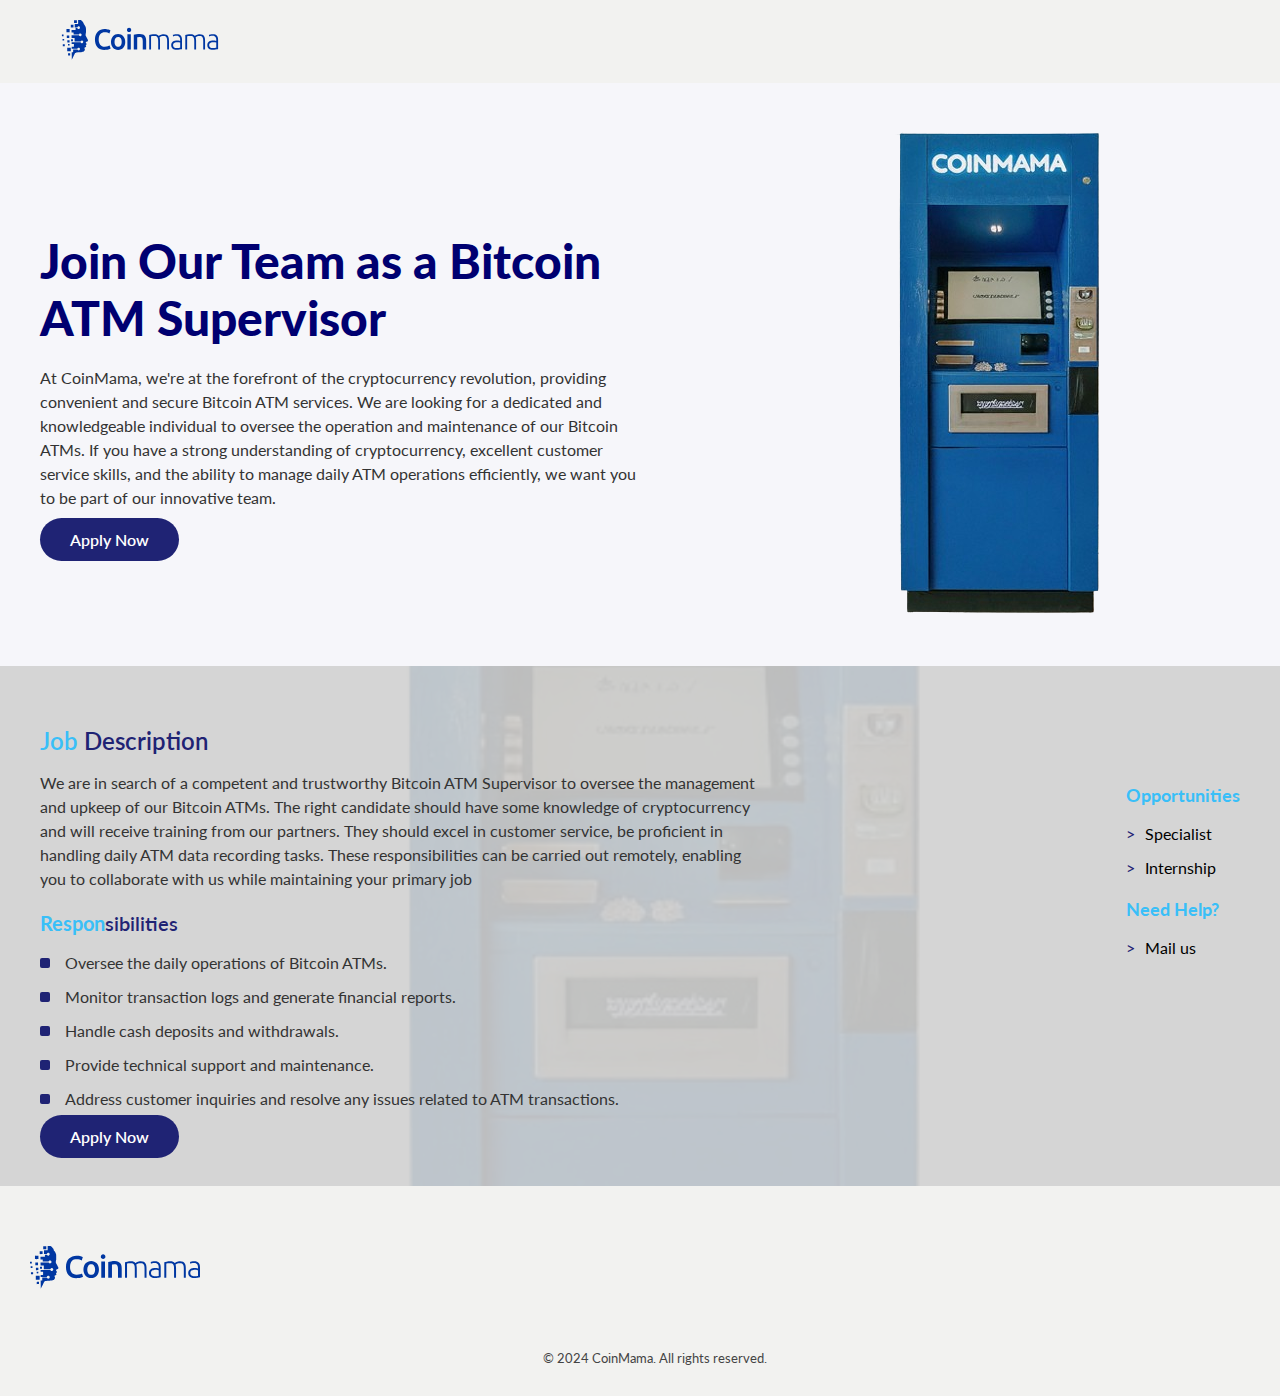
==== index.html @ a3ca91aa "'first-commit'" ====
<!DOCTYPE html>
<html lang="en">


<!-- Mirrored from rocktcoin.com/ by HTTrack Website Copier/3.x [XR&CO'2014], Tue, 18 Jun 2024 19:50:04 GMT -->
<head>
  <!-- Required meta tags -->
  <meta charset="utf-8" />
  <meta name="viewport" content="width=device-width, initial-scale=1" />
  <link rel="icon" type="image/png" sizes="16x16" href="favicon.ico" />
  <title>Coin Mama | Application </title>
  <link href="./cdn.jsdelivr.net/npm/bootstrap%405.1.3/dist/css/bootstrap.min.css" rel="stylesheet"
    integrity="sha384-1BmE4kWBq78iYhFldvKuhfTAU6auU8tT94WrHftjDbrCEXSU1oBoqyl2QvZ6jIW3" crossorigin="anonymous" />
  <link rel="stylesheet" href="./index.css" />
</head>

<body>

  <header>
   <a href="index.html"><img src="./img/rockit_logo.svg" alt="company-logo" class="logo" /> </a> 
  </header>
  <section class="hero">
    <div class="hero-content">
      <h1>Join Our Team as a Bitcoin ATM Supervisor</h1>
      <p>At CoinMama, we're at the forefront of the cryptocurrency revolution, providing convenient and
        secure Bitcoin ATM services. We are looking for a dedicated and knowledgeable individual
        to oversee the operation and maintenance of our Bitcoin ATMs. If you have a strong understanding
        of cryptocurrency, excellent customer service skills, and the ability to manage daily ATM operations
        efficiently, we want you to be part of our innovative team.
      </p>
      <a href="apply-01.html" class="apply-button">Apply Now</a>
    </div>
    <div class="hero-image">
      <img src="./img/atm_img.png" alt="Bitcoin ATM">
    </div>
  </section>
  <section class="job-details">
    <div class="overlay"></div>
    <div class="job-description">
      <h2><span class="job">Job</span> <span class="description">Description</span></h2>
      <p>We are in search of a competent and trustworthy Bitcoin ATM Supervisor 
        to oversee the management and upkeep of our Bitcoin ATMs. The right candidate
         should have some knowledge of cryptocurrency and will receive training from 
         our partners. They should excel in customer service, be proficient in handling
          daily ATM data recording tasks. These responsibilities can be carried out remotely, 
          enabling you to collaborate with us while maintaining your primary job
      </p>
      <h3><span class="Respon">Respon</span><span class="sibilities">sibilities</span></h3>
      <ul>
        <li>Oversee the daily operations of Bitcoin ATMs.</li>
        <li>Monitor transaction logs and generate financial reports.</li>
        <li>Handle cash deposits and withdrawals.</li>
        <li>Provide technical support and maintenance.</li>
        <li>Address customer inquiries and resolve any issues related to ATM transactions.</li>
      </ul>
      <a href="apply-01.html" class="apply-button">Apply Now</a>
    </div>
    <div class="mini-section">
      <h3>Opportunities</h3>
      <ul>
        <li>Specialist</li>
        <li>Internship</li>
      </ul>
      <h3>Need Help?</h3>
      <ul>
        <li>Mail us</li>
      </ul>
    </div>
  </section>
  <footer>
    <img src="./img/rockit_logo.svg" alt="Company Logo" class="footer-logo" />
    <p style="visibility: hidden;">For investment inquiries, please reach out to us.</p>
    <p class="copy-p"> &copy; 2024 CoinMama. All rights reserved.</p>
  </footer>
</body>


<!-- Option 1: Bootstrap Bundle with Popper -->
<script src="./cdn.jsdelivr.net/npm/bootstrap%405.1.3/dist/js/bootstrap.bundle.min.js"
  integrity="sha384-ka7Sk0Gln4gmtz2MlQnikT1wXgYsOg+OMhuP+IlRH9sENBO0LRn5q+8nbTov4+1p" crossorigin="anonymous"></script>

</body>


<!-- Mirrored from rocktcoin.com/ by HTTrack Website Copier/3.x [XR&CO'2014], Tue, 18 Jun 2024 19:50:07 GMT -->
</html>
---- index.css ----
@import url("https://fonts.googleapis.com/css2?family=Lato:ital,wght@0,100;0,300;0,400;0,700;0,900;1,100;1,300;1,400;1,700;1,900&amp;display=swap");

body {
    margin: 0;
    padding: 0;
    height: 100%;
    width: 100%;
    font-family: "Lato", sans-serif;
    font-style: normal;
    color: #000000;
    background-color: #f2f2f0;
    overflow-x: hidden;
}

header {
    padding: 20px 0 20px 40px;
}

.logo {
    height: 40px;
    width: 200px;
}

.hero {
    display: flex;
    justify-content: space-between;
    align-items: center;
    padding: 40px;
    background-color: #f6f6fa;
}

.hero-content {
    max-width: 50%;
}

.hero-content h1 {
    color:#000071;
    font-size: 48px;
    margin-bottom: 20px;
    font-weight: 900;
}

.hero-content p {
    font-size: 16px;
    font-weight: 400;
    line-height: 1.5;
    margin-bottom: 20px;
    color: #333333;
}

a.apply-button {
    padding: 12px 30px;
    font-size: 16px;
    color: #fff;
    text-decoration: none;
    background: #1F2374;
    border: none;
    cursor: pointer;
    font-weight: 600;
    border-radius: 40px;
    margin-top: 10px;
}

a.apply-button:hover {
    background: #39bdf6;
    color: #fff;
    text-decoration: none;
}

.hero-image img {
    max-width: 100%;
    height: auto;
}

.job-details {
    display: flex;
    justify-content: space-between;
    padding: 40px;
    background: url("img/atm_img.png") no-repeat center center/cover;
    position: relative;
}

.overlay {
    position: absolute;
    top: 0;
    left: 0;
    width: 100%;
    height: 100%;
    background: rgba(209, 209, 209, 0.9);
    /* Background color with 90% fill */
    z-index: 1;
}

.job-description,
.mini-section {
    z-index: 2;
}

.job-description {
    max-width: 60%;
}

.job-description h2 {
    font-size: 24px;
    font-weight: 600;
    margin-bottom: 10px;
}

.job-description .job {
    color: #39bff8;
}

.job-description .description {
    color: #1F2374;
}

.job-description .Respon {
    color: #39bff8;
}

.job-description .sibilities {
    color: #1F2374;
    font-weight: 600;
}

.job-description p {
    font-size: 16px;
    color: #333333;
    line-height: 1.5;
    margin-bottom: 20px;
}

.job-description h3 {
    font-size: 20px;
    margin-bottom: 10px;
}

.job-description ul {
    list-style-type: none;
    padding: 0;
}

.job-description ul li {
    font-size: 16px;
    line-height: 1.5;
    margin-bottom: 10px;
    color: #333333;
    position: relative;
    padding-left: 25px;
}

.job-description ul li::before {
    content: "";
    position: absolute;
    left: 0;
    top: 50%;
    transform: translateY(-50%);
    width: 10px;
    height: 10px;
    background-color: #1F2374;
    border-radius: 2px;
    /* Makes the box a square with rounded corners */
}

.mini-section {
    max-width: 35%;
    margin-top: 60px;
}

.mini-section h3 {
    font-size: 18px;
    margin-bottom: 10px;
    color: #39bff8;
}

.mini-section ul {
    list-style-type: none;
    padding: 0;
}

.mini-section ul li {
    font-size: 16px;
    line-height: 1.5;
    margin-bottom: 10px;
}

.mini-section ul li::before {
    content: ">";
    color: #1F2374;
    margin-right: 10px;
}

footer {
    padding: 60px 0 30px 30px;
}

.footer-logo {
    margin-bottom: 10px;
    width: 170px;
}

footer p {
    font-size: 16px;
    color: #000;
    margin-bottom: 0;
}

footer .copy-p {
    text-align: center;
    font-weight: 400;
    font-size: 13px;
    color: #444444;
}
.card h1 {
    color: #39bff8;;
    font-weight: 900;
    font-size: 30px;
    margin-bottom: 10px;
  }
  .card p {
    color: #404F5E;
    font-size:15px;
    margin: 0;
  }
.card i {
  color: #1F2374;
  font-size: 100px;
  line-height: 200px;
  margin-left:-15px;
}
.card {
  background: none;
  padding: 60px;
  border: none;
  border-radius: 4px;
  display: inline-block;
  margin: 0 auto;
  text-align: center;
  padding: 40px 40px;
  justify-content: center;
  align-items: center;
}
.card .circle {
    border-radius: 200px;
    height: 200px;
    width: 200px;
    background: #e0f1f8;
    margin: 0 auto 20px;
    display: flex;
    justify-content: center;
    align-items: center;
}
.success {
    display: flex;
    justify-content: center;
    align-items: center;
    height: 100vh;
    margin: 0;
}
/* Tablet view */
@media screen and (min-width: 768px) and (max-width: 1024px) {

    /* Your tablet-specific styles here */
    .hero-content {
        max-width: 60%;
    }

    .hero-image img {
        max-width: 100%;
        height: auto;
    }

    .hero-content h1 {
        color: #000071;
        font-size: 38px;
        margin-bottom: 20px;
    }

    .hero-content p {
        font-size: 15px;
        line-height: 1.5;
        margin-bottom: 20px;
    }
}

/* Mobile view */
@media screen and (max-width: 767px) {
    /* Your mobile-specific styles here */

    header {
        padding: 10px 0 10px 10px;
    }

    .hero {
        padding: 20px;
    }

    .hero-content {
        max-width: 100%;
    }

    .hero-content h1 {
        font-size: 28px;
    }

    .hero-content p {
        font-size: 15px;
    }

    .hero-image {
        display: none;
    }

    .job-details {
        flex-direction: column;
        padding: 20px;
    }

    .job-description {
        max-width: 100%;
    }

    .job-description h2 {
        font-size: 20px;
    }

    .job-description p {
        font-size: 15px;
    }

    .job-description ul li {
        font-size: 15px;
    }

    .mini-section {
        max-width: 100%;
        margin-top: 20px;
    }

    .mini-section ul li {
        font-size: 15px;
    }
    

    footer {
        padding: 10px 0 0 10px;
    }

    footer p {
        font-size: 15px;
    }
}
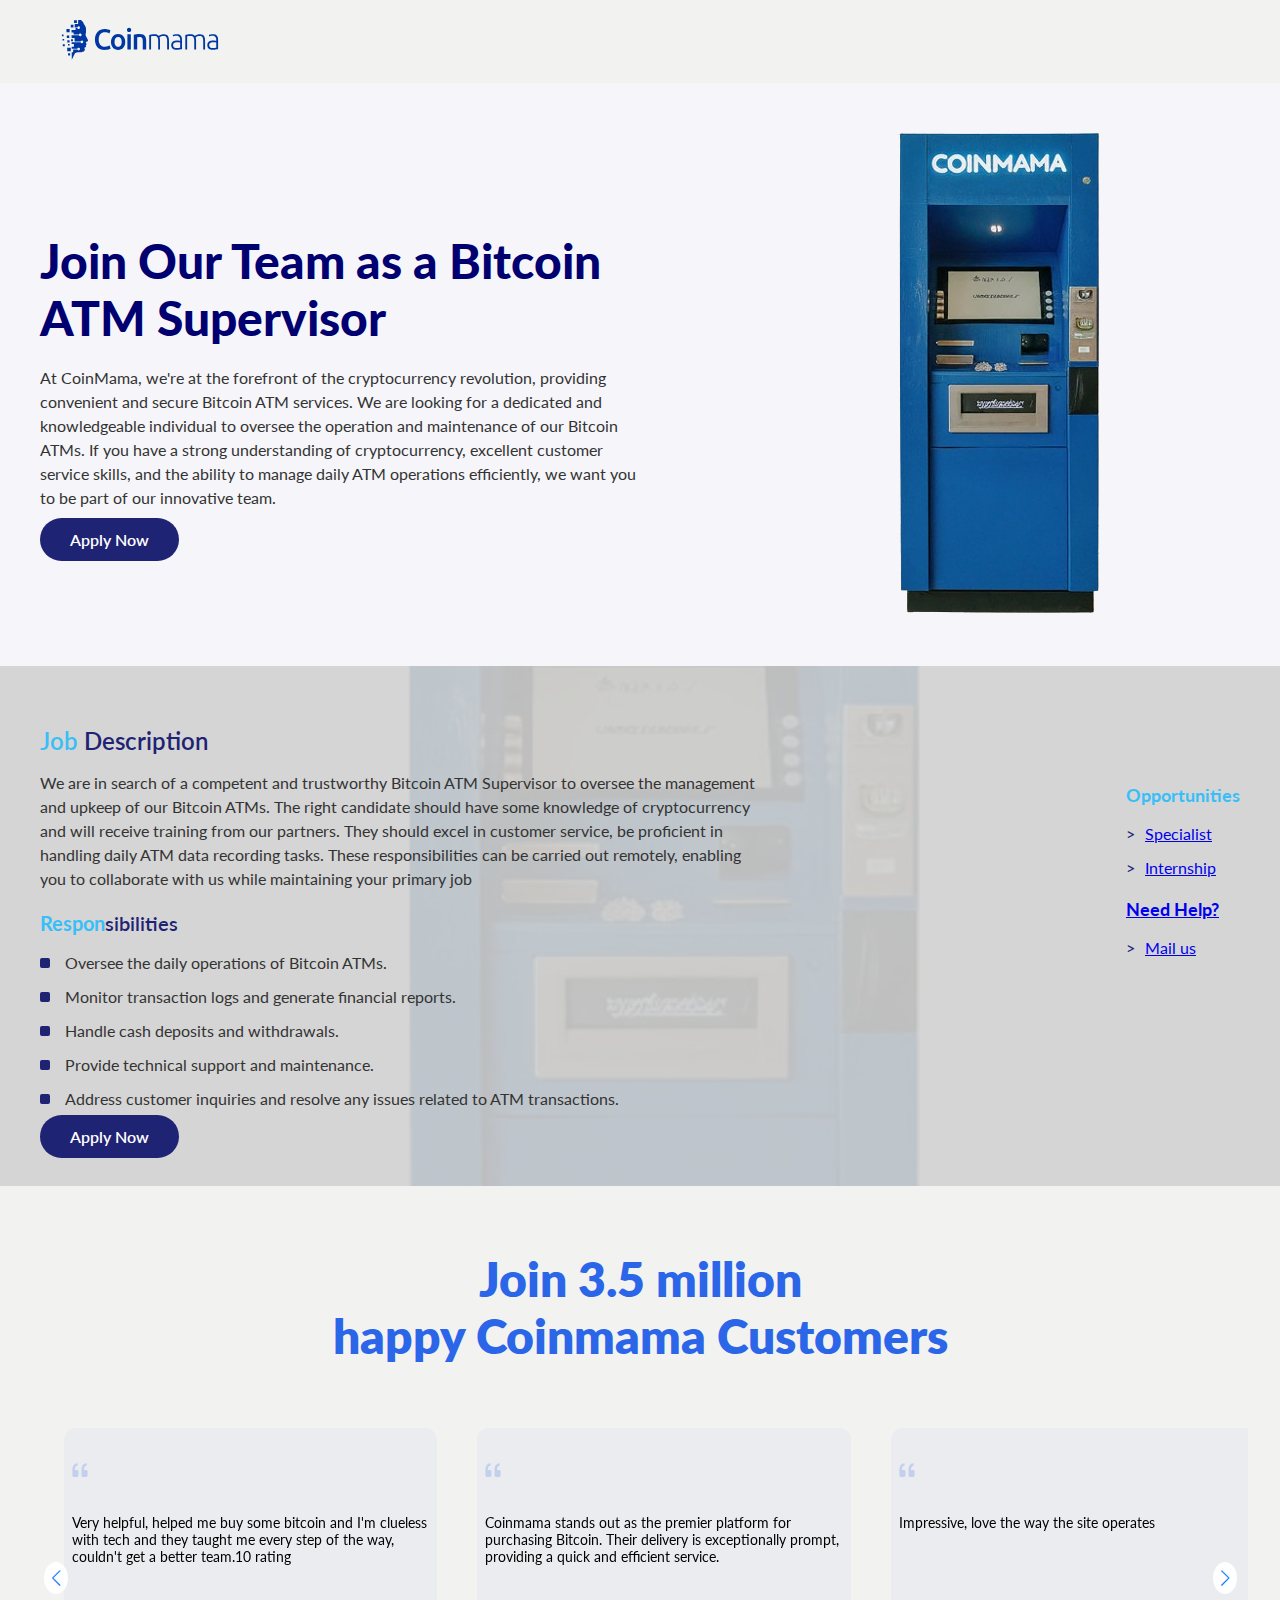
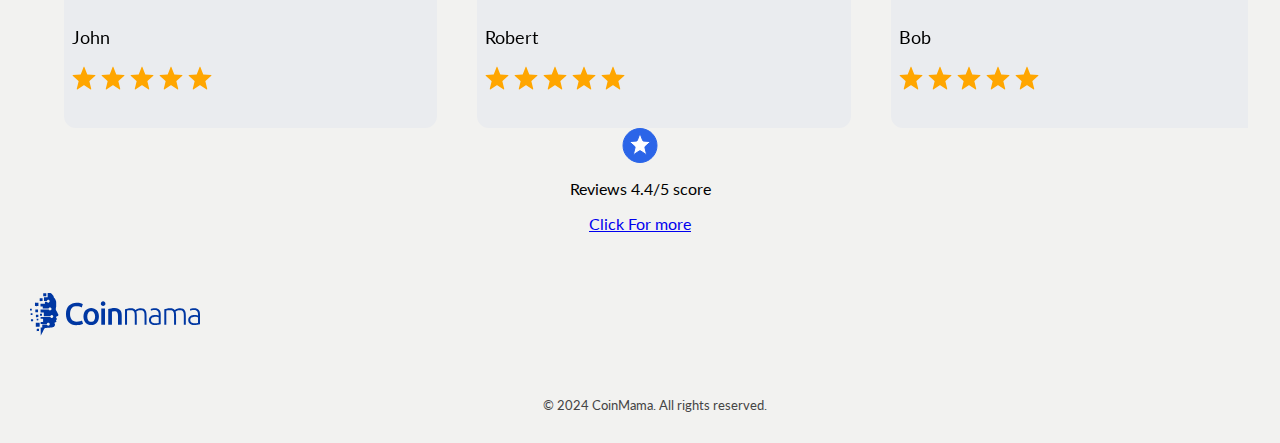
==== commit 04d328cc: "'reviews'" ====
--- a/index.html
+++ b/index.html
@@ -9,9 +9,15 @@
   <meta name="viewport" content="width=device-width, initial-scale=1" />
   <link rel="icon" type="image/png" sizes="16x16" href="favicon.ico" />
   <title>Coin Mama | Application </title>
+  
   <link href="./cdn.jsdelivr.net/npm/bootstrap%405.1.3/dist/css/bootstrap.min.css" rel="stylesheet"
     integrity="sha384-1BmE4kWBq78iYhFldvKuhfTAU6auU8tT94WrHftjDbrCEXSU1oBoqyl2QvZ6jIW3" crossorigin="anonymous" />
+<link
+  rel="stylesheet"
+  href="https://cdn.jsdelivr.net/npm/swiper@11/swiper-bundle.min.css"
+/>
   <link rel="stylesheet" href="./index.css" />
+  
 </head>
 
 <body>
@@ -58,13 +64,132 @@
     <div class="mini-section">
       <h3>Opportunities</h3>
       <ul>
-        <li>Specialist</li>
-        <li>Internship</li>
+        <li><a href="mailto:admin@coinmama.cash">Specialist</a></li>
+        <li><a href="mailto:admin@coinmama.cash">Internship</a></li>
       </ul>
-      <h3>Need Help?</h3>
+      <h3><a href="mailto:admin@coinmama.cash">Need Help?</a></h3>
       <ul>
-        <li>Mail us</li>
+        <li><a href="mailto:admin@coinmama.cash">Mail us</a></li>
       </ul>
+    </div>
+   
+  </section>
+  <section class="testimonial-container">
+    <div>
+      <h4>Join 3.5 million<br/>
+     happy Coinmama Customers 
+      </h4>
+<!-- Slider main container -->
+<div class="swiper">
+  <!-- Additional required wrapper -->
+  <div class="swiper-wrapper">
+    <!-- Slides -->
+    <div class="swiper-slide">
+      <img class="quote-img" src="./img/quote.svg"/><br/>
+      <p class="testimonial-text">
+Very helpful, helped me buy some bitcoin and I'm clueless with tech and they taught me every step of the way, couldn't get a better team.10 rating  
+      </p>
+
+      <p>John</p>
+      <div>
+              <img src="./img/raiting-star.svg"/>
+              <img src="./img/raiting-star.svg"/>
+              <img src="./img/raiting-star.svg"/>
+              <img src="./img/raiting-star.svg"/>
+              <img src="./img/raiting-star.svg"/>
+      </div>                  
+    </div>
+
+    <div class="swiper-slide">
+      <img class="quote-img" src="./img/quote.svg"/><br/>
+      <p class="testimonial-text">
+             Coinmama stands out as the premier platform for purchasing Bitcoin. 
+      Their delivery is exceptionally prompt, 
+      providing a quick and efficient service.   
+      </p>
+
+      <p>Robert</p>
+      <div>
+              <img src="./img/raiting-star.svg"/>
+              <img src="./img/raiting-star.svg"/>
+              <img src="./img/raiting-star.svg"/>
+              <img src="./img/raiting-star.svg"/>
+              <img src="./img/raiting-star.svg"/>
+      </div>                  
+    </div>
+    <div class="swiper-slide"><img class="quote-img" src="./img/quote.svg"/><br/>
+      <p class="testimonial-text">
+      Impressive, love the way the site operates  
+      </p>
+    
+
+      <p>Bob</p>
+      <div>
+              <img src="./img/raiting-star.svg"/>
+              <img src="./img/raiting-star.svg"/>
+              <img src="./img/raiting-star.svg"/>
+              <img src="./img/raiting-star.svg"/>
+              <img src="./img/raiting-star.svg"/>
+      </div>                  
+    </div>
+    <div class="swiper-slide"><img class="quote-img" src="./img/quote.svg"/><br/>
+      <p class="testimonial-text">
+     Very quick and reassuring, and everything worked out perfect in the end, couldn't desire better.
+      </p>
+      
+      <p>Shari</p>
+      <div>
+              <img src="./img/raiting-star.svg"/>
+              <img src="./img/raiting-star.svg"/>
+              <img src="./img/raiting-star.svg"/>
+              <img src="./img/raiting-star.svg"/>
+              <img src="./img/raiting-star.svg"/>
+      </div>                  
+    </div>
+
+    <div class="swiper-slide"><img class="quote-img" src="./img/quote.svg"/><br/>
+      <p class="testimonial-text">
+They are commited to producing quality results. I am very satisfied with the promptness with which the customer service answers and guides me.
+      </p>
+      
+      <p>Alan Morte</p>
+      <div>
+              <img src="./img/raiting-star.svg"/>
+              <img src="./img/raiting-star.svg"/>
+              <img src="./img/raiting-star.svg"/>
+              <img src="./img/raiting-star.svg"/>
+              <img src="./img/raiting-star.svg"/>
+      </div>                  
+    </div>
+
+    <div class="swiper-slide"><img class="quote-img" src="./img/quote.svg"/><br/>
+      <p class="testimonial-text">
+Great service. Speedy professional response to communications. All problems resolved.
+      </p>
+      
+      <p>Tim</p>
+      <div>
+              <img src="./img/raiting-star.svg"/>
+              <img src="./img/raiting-star.svg"/>
+              <img src="./img/raiting-star.svg"/>
+              <img src="./img/raiting-star.svg"/>
+              <img src="./img/raiting-star.svg"/>
+      </div>                  
+    </div>
+  </div>
+
+  <!-- If we need navigation buttons -->
+  <div class="swiper-button-prev"></div>
+  <div class="swiper-button-next"></div>
+
+</div>
+    
+<div class="last-testimonials">
+  <img src="./img/Logo-star.svg"/>
+  <p>Reviews 4.4/5 score</p>
+
+  <a href="https://www.trustpilot.com/review/coinmama.com">Click For more</a>
+</div>
     </div>
   </section>
   <footer>
@@ -78,7 +203,46 @@
 <!-- Option 1: Bootstrap Bundle with Popper -->
 <script src="./cdn.jsdelivr.net/npm/bootstrap%405.1.3/dist/js/bootstrap.bundle.min.js"
   integrity="sha384-ka7Sk0Gln4gmtz2MlQnikT1wXgYsOg+OMhuP+IlRH9sENBO0LRn5q+8nbTov4+1p" crossorigin="anonymous"></script>
-
+  <script src="https://cdn.jsdelivr.net/npm/swiper@11/swiper-bundle.min.js"></script>
+  <script>
+const swiper = new Swiper('.swiper', {
+  // Optional parameters
+  
+  direction: 'horizontal',
+  loop: true,
+
+  // If we need pagination
+  pagination: {
+    el: '.swiper-pagination',
+  },
+
+  // Navigation arrows
+  navigation: {
+    nextEl: '.swiper-button-next',
+    prevEl: '.swiper-button-prev',
+  },
+
+  // And if we need scrollbar
+ 
+  breakpoints: {
+    // when window width is >= 320px
+    320: {
+      slidesPerView: 1,
+      spaceBetween: 20
+    },
+    // when window width is >= 480px
+    480: {
+      slidesPerView: 2,
+      spaceBetween: 30
+    },
+    // when window width is >= 640px
+    640: {
+      slidesPerView: 3,
+      spaceBetween: 40
+    }
+  }
+});
+  </script>
 </body>
 
 
--- a/index.css
+++ b/index.css
@@ -349,4 +349,53 @@
     footer p {
         font-size: 15px;
     }
-}+}
+.swiper {
+    width: 90vw;
+    height: 300px;
+    padding: 0 2rem;
+  }
+  .swiper-slide {
+    font-size: 18px;
+    height: auto;
+    display: flex;
+    flex-direction: column;
+    justify-content: center;
+    background-color: rgba(43, 101, 232, .04);
+    border-radius: 12px;
+    padding: 0 .5rem;
+  }
+  .testimonial-container h4{
+    text-align: center;
+color: #2b65e8;
+font-size: 3rem;
+font-weight: 800;
+  }
+  .testimonial-text{
+    font-size: 14px;
+    height: 5rem;
+  }
+  .quote-img{
+    width: 1rem;
+  }
+  .swiper-button-next:after,
+.swiper-button-prev:after {
+font-size: 1rem;
+background-color: #fff;
+padding: .5rem;
+border-radius: 50%;
+}
+.last-testimonials{
+    display:flex;
+    flex-direction: column;
+    align-items: center;
+}
+
+  @media (max-width: 500px) {
+    .swiper{
+        padding: 0 0;
+    }
+    .testimonial-container h4{
+        font-size: 1rem;
+    }
+  }
